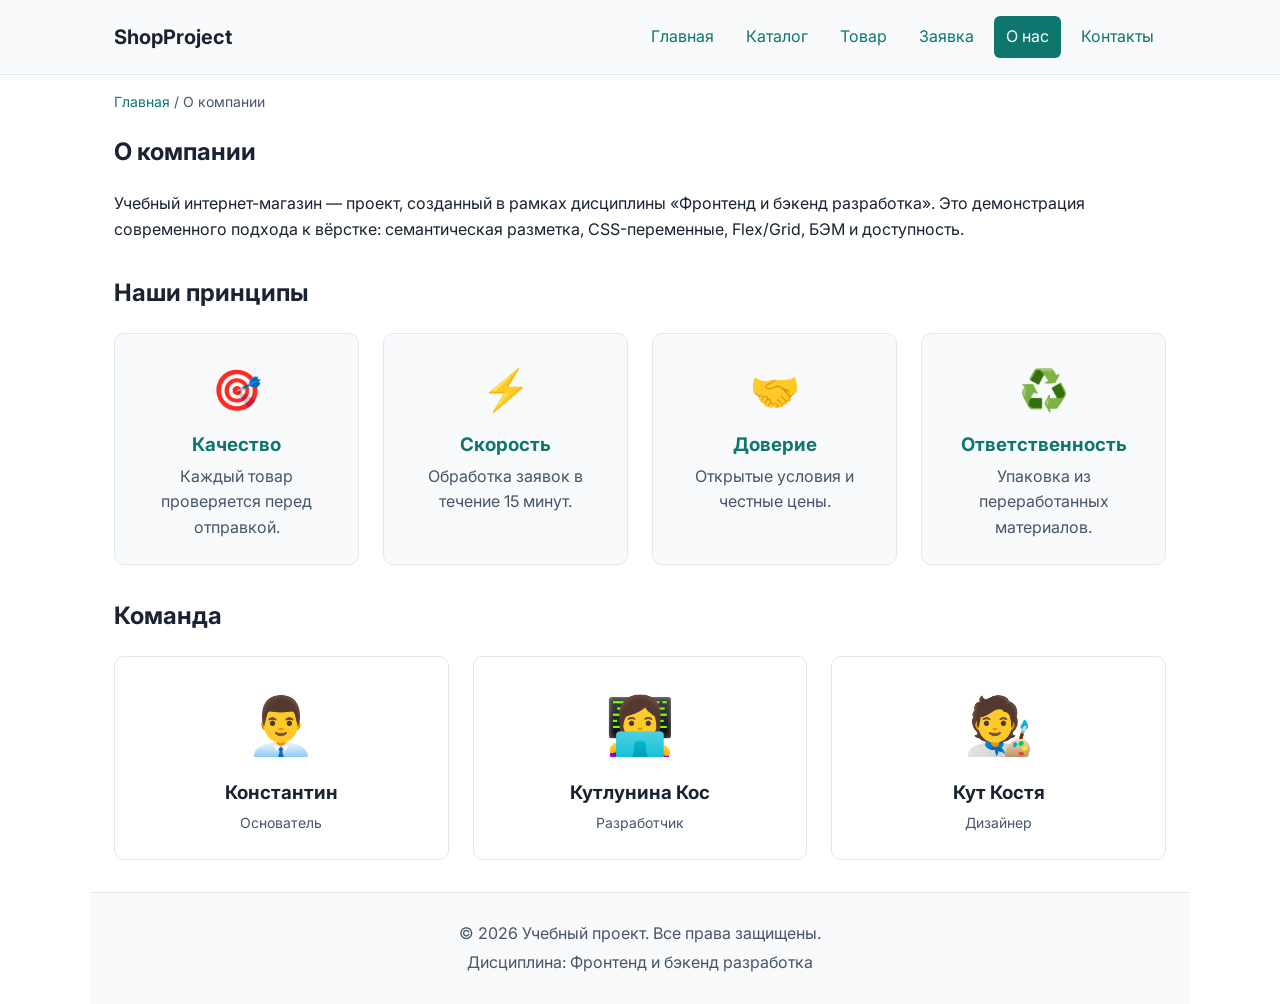
==== about.html @ 1064b360 "feat: add JavaScript basics to shop project" ====
<!DOCTYPE html>
<html lang="ru">
<head>
  <meta charset="UTF-8">
  <meta name="viewport" content="width=device-width, initial-scale=1.0">
  <meta name="description" content="О компании — учебный интернет-магазин.">
  <title>О компании — Учебный интернет-магазин</title>
  <link rel="preconnect" href="https://fonts.googleapis.com">
  <link rel="preconnect" href="https://fonts.gstatic.com" crossorigin>
  <link href="https://fonts.googleapis.com/css2?family=Inter:wght@400;500;600;700&display=swap" rel="stylesheet">
  <link rel="stylesheet" href="css/style.css">
  <link rel="stylesheet" href="css/responsive.css">
  <script src="js/main.js" defer></script>
</head>
<body>

  <a class="skip-link" href="#main-content">Перейти к содержимому</a>

  <header class="site-header">
    <div class="site-header__inner">
      <a class="site-header__logo" href="index.html">ShopProject</a>
      <nav class="site-nav" aria-label="Основная навигация">
        <ul class="site-nav__list">
          <li class="site-nav__item"><a class="site-nav__link" href="index.html">Главная</a></li>
          <li class="site-nav__item"><a class="site-nav__link" href="catalog.html">Каталог</a></li>
          <li class="site-nav__item"><a class="site-nav__link" href="product.html">Товар</a></li>
          <li class="site-nav__item"><a class="site-nav__link" href="order.html">Заявка</a></li>
          <li class="site-nav__item"><a class="site-nav__link site-nav__link--active" href="about.html" aria-current="page">О нас</a></li>
          <li class="site-nav__item"><a class="site-nav__link" href="contacts.html">Контакты</a></li>
        </ul>
      </nav>
    </div>
  </header>

  <main id="main-content">

    <nav class="breadcrumbs" aria-label="Хлебные крошки">
      <a class="breadcrumbs__link" href="index.html">Главная</a>
      <span class="breadcrumbs__current">О компании</span>
    </nav>

    <section class="section">
      <h1>О компании</h1>
      <p>Учебный интернет-магазин — проект, созданный в рамках дисциплины «Фронтенд и бэкенд разработка». Это демонстрация современного подхода к вёрстке: семантическая разметка, CSS-переменные, Flex/Grid, БЭМ и доступность.</p>
    </section>

    <section class="section" id="values">
      <h2>Наши принципы</h2>
      <div class="values-grid">

        <article class="value-card">
          <div class="value-card__icon">🎯</div>
          <h3 class="value-card__title">Качество</h3>
          <p class="value-card__text">Каждый товар проверяется перед отправкой.</p>
        </article>

        <article class="value-card">
          <div class="value-card__icon">⚡</div>
          <h3 class="value-card__title">Скорость</h3>
          <p class="value-card__text">Обработка заявок в течение 15 минут.</p>
        </article>

        <article class="value-card">
          <div class="value-card__icon">🤝</div>
          <h3 class="value-card__title">Доверие</h3>
          <p class="value-card__text">Открытые условия и честные цены.</p>
        </article>

        <article class="value-card">
          <div class="value-card__icon">♻️</div>
          <h3 class="value-card__title">Ответственность</h3>
          <p class="value-card__text">Упаковка из переработанных материалов.</p>
        </article>

      </div>
    </section>

    <section class="section">
      <h2>Команда</h2>
      <div class="team-grid">

        <article class="team-card">
          <div class="team-card__avatar">👨‍💼</div>
          <h3 class="team-card__name">Константин</h3>
          <p class="team-card__role">Основатель</p>
        </article>

        <article class="team-card">
          <div class="team-card__avatar">👩‍💻</div>
          <h3 class="team-card__name">Кутлунина Кос</h3>
          <p class="team-card__role">Разработчик</p>
        </article>

        <article class="team-card">
          <div class="team-card__avatar">🧑‍🎨</div>
          <h3 class="team-card__name">Кут Костя</h3>
          <p class="team-card__role">Дизайнер</p>
        </article>

      </div>
    </section>

  </main>

  <footer class="site-footer">
    <p>&copy; 2026 Учебный проект. Все права защищены.</p>
    <p>Дисциплина: Фронтенд и бэкенд разработка</p>
  </footer>

</body>
</html>
---- css/style.css ----
/* ===================================
   1. Переменные проекта
   =================================== */
:root {
  /* Своя цветовая схема — тёмно-синий + бирюзовый акцент */
  --color-bg: #ffffff;
  --color-text: #1a2332;
  --color-muted: #475569;
  --color-primary: #0f766e;
  --color-primary-dark: #115e59;
  --color-accent: #0e7490;
  --color-border: #e2e8f0;
  --color-surface: #f8fafc;
  --color-surface-accent: #ecfeff;
  --color-danger: #dc2626;
  --color-success: #15803d;
  --color-success-bg: #f0fdf4;
  --color-white: #ffffff;

  /* Отступы */
  --space-xs: 4px;
  --space-sm: 8px;
  --space-md: 16px;
  --space-lg: 24px;
  --space-xl: 32px;

  /* Скругления */
  --radius-sm: 6px;
  --radius-md: 10px;
  --radius-lg: 16px;

  /* Размеры */
  --container-width: 1100px;

  /* Тени */
  --shadow-sm: 0 1px 2px rgba(15, 118, 110, 0.05);
  --shadow-md: 0 4px 16px rgba(15, 118, 110, 0.1);
  --shadow-lg: 0 8px 24px rgba(15, 118, 110, 0.15);
}

/* ===================================
   2. Базовые стили
   =================================== */
* {
  box-sizing: border-box;
}

html {
  scroll-behavior: smooth;
}

body {
  margin: 0;
  font-family: 'Inter', 'Segoe UI', Arial, sans-serif;
  line-height: 1.6;
  color: var(--color-text);
  background-color: var(--color-bg);
  -webkit-font-smoothing: antialiased;
}

img {
  max-width: 100%;
  height: auto;
}

/* ===================================
   3. Общие элементы интерфейса
   =================================== */
a {
  color: var(--color-primary);
  text-decoration: none;
}

a:hover {
  color: var(--color-primary-dark);
  text-decoration: underline;
}

a:focus-visible {
  outline: 2px solid var(--color-primary);
  outline-offset: 3px;
}

/* Кнопка */
.button {
  display: inline-block;
  padding: var(--space-sm) var(--space-md);
  border: none;
  border-radius: var(--radius-sm);
  font: inherit;
  text-decoration: none;
  cursor: pointer;
}

.button--primary {
  color: var(--color-white);
  background-color: var(--color-primary);
}

.button--primary:hover {
  background-color: var(--color-primary-dark);
  color: var(--color-white);
  text-decoration: none;
}

.button--secondary {
  color: var(--color-primary);
  background-color: transparent;
  border: 1px solid var(--color-primary);
}

.button--secondary:hover {
  color: var(--color-white);
  background-color: var(--color-primary);
}

.button:focus-visible {
  outline: 2px solid var(--color-primary);
  outline-offset: 3px;
}

.button:disabled,
.button--disabled {
  opacity: 0.6;
  cursor: not-allowed;
}

/* ===================================
   4. Компоненты страницы
   =================================== */

/* Шапка */
.site-header {
  background-color: var(--color-surface);
  position: sticky;
  top: 0;
  z-index: 100;
  border-bottom: 1px solid var(--color-border);
}

.site-header__inner {
  max-width: var(--container-width);
  margin: 0 auto;
  padding: var(--space-md) var(--space-lg);
  display: flex;
  justify-content: space-between;
  align-items: center;
  gap: var(--space-md);
  flex-wrap: wrap;
}

.site-header__logo {
  font-size: 20px;
  font-weight: 700;
  color: var(--color-text);
}

.site-header__logo:hover {
  color: var(--color-primary);
  text-decoration: none;
}

/* Навигация */
.site-nav__list {
  display: flex;
  flex-wrap: wrap;
  gap: var(--space-sm);
  padding: 0;
  margin: 0;
  list-style: none;
}

.site-nav__link {
  display: inline-block;
  padding: var(--space-xs) var(--space-sm);
  color: var(--color-primary);
  border-radius: var(--radius-sm);
}

.site-nav__link:hover {
  color: var(--color-white);
  background-color: var(--color-primary);
  text-decoration: none;
}

.site-nav__link--active {
  color: var(--color-white);
  background-color: var(--color-primary);
}

.site-nav__link:focus-visible {
  outline: 2px solid var(--color-primary);
  outline-offset: 3px;
}

/* Hero */
.hero {
  max-width: var(--container-width);
  margin: var(--space-lg) auto var(--space-xl);
  padding: var(--space-xl) var(--space-lg);
  background-color: var(--color-surface-accent);
  border-radius: var(--radius-lg);
}

.hero h1 {
  margin-top: 0;
}

/* Секции */
.section {
  max-width: var(--container-width);
  margin: 0 auto var(--space-xl);
  padding: 0 var(--space-lg);
}

.section h2 {
  margin-top: 0;
}

/* Список преимуществ */
.advantages-list {
  padding-left: var(--space-lg);
}

.advantages-list li {
  margin-bottom: var(--space-xs);
}

/* Сетка товаров */
.products-grid {
  display: grid;
  grid-template-columns: repeat(auto-fit, minmax(240px, 1fr));
  gap: var(--space-lg);
}

/* Карточка товара */
.product-card {
  position: relative;
  display: flex;
  flex-direction: column;
  gap: var(--space-sm);
  padding: var(--space-md);
  border: 1px solid var(--color-border);
  border-radius: var(--radius-md);
  background-color: var(--color-bg);
  transition: border-color 0.2s;
}

.product-card:hover {
  border-color: var(--color-primary);
}

.product-card--featured {
  border-color: var(--color-primary);
}

.product-card--discount {
  border-color: var(--color-danger);
}

.product-card__badge {
  position: absolute;
  top: var(--space-sm);
  right: var(--space-sm);
  padding: 4px 8px;
  font-size: 12px;
  font-weight: 700;
  color: var(--color-white);
  background-color: var(--color-danger);
  border-radius: var(--radius-sm);
}

.product-card__badge--new {
  background-color: var(--color-success);
}

.product-card__title {
  margin: 0;
  color: var(--color-text);
}

.product-card__description {
  margin: 0;
  color: var(--color-muted);
}

.product-card__price {
  margin: 0;
  font-weight: 700;
}

.product-card--discount .product-card__price {
  color: var(--color-danger);
}

.product-card__button {
  margin-top: auto;
  align-self: flex-start;
}

/* Aside */
.aside-info {
  max-width: var(--container-width);
  margin: 0 auto var(--space-xl);
  padding: var(--space-md) var(--space-lg);
  border-left: 4px solid var(--color-primary);
  background-color: var(--color-surface);
}

.aside-info h2 {
  margin-top: 0;
}

/* Хлебные крошки */
.breadcrumbs {
  max-width: var(--container-width);
  margin: var(--space-md) auto;
  padding: 0 var(--space-lg);
  font-size: 14px;
  color: var(--color-muted);
}

.breadcrumbs__link {
  color: var(--color-primary);
}

.breadcrumbs__current::before {
  content: " / ";
  color: var(--color-muted);
}

/* Подвал */
.site-footer {
  max-width: var(--container-width);
  margin: var(--space-xl) auto 0;
  padding: var(--space-lg);
  border-top: 1px solid var(--color-border);
  background-color: var(--color-surface);
  color: var(--color-muted);
  text-align: center;
}

.site-footer p {
  margin: var(--space-xs) 0;
}

/* ===================================
   5. Форма и модальное окно
   =================================== */
.order-dialog {
  width: min(100% - 32px, 560px);
  padding: var(--space-lg);
  border: none;
  border-radius: var(--radius-lg);
  max-height: 90vh; /* Окно не будет выше 90% экрана */
  overflow-y: auto; /* Внутри окна появится свой аккуратный скролл */
}

.order-dialog::backdrop {
  background-color: rgba(0, 0, 0, 0.5);
}

.order-dialog__title {
  margin-top: 0;
}

.order-form__field {
  margin-bottom: var(--space-md);
}

.order-form__label {
  display: block;
  margin-bottom: var(--space-xs);
}

.order-form__input,
.order-form__select,
.order-form__textarea {
  width: 100%;
  padding: 10px 12px;
  border: 1px solid var(--color-border);
  border-radius: var(--radius-sm);
  font: inherit;
}

.order-form__textarea {
  resize: vertical; /* Разрешаем тянуть только вниз */
}

.order-form__input:hover,
.order-form__textarea:hover {
  border-color: var(--color-primary);
}

.order-form__input:focus-visible,
.order-form__textarea:focus-visible,
.order-form__actions button:focus-visible {
  outline: 2px solid var(--color-primary);
  outline-offset: 3px;
}

.order-form__field--checkbox input {
  width: auto;
}

.order-form__actions {
  display: flex;
  gap: var(--space-md);
  margin-top: var(--space-lg);
}

[aria-invalid="true"] {
  border-color: var(--color-danger);
}

/* Сообщение об успехе */
.success-message {
  max-width: var(--container-width);
  margin: var(--space-lg) auto;
  padding: var(--space-md) var(--space-lg);
  border-left: 4px solid var(--color-success);
  background-color: var(--color-success-bg);
}

/* ===================================
   5.1 Карточка товара (страница)
   =================================== */
.product-detail {
  display: grid;
  grid-template-columns: 1fr 1fr;
  gap: var(--space-xl);
  align-items: start;
}

.product-detail__image {
  position: relative;
}

.product-detail__placeholder {
  display: flex;
  align-items: center;
  justify-content: center;
  min-height: 300px;
  background-color: var(--color-surface);
  border: 1px solid var(--color-border);
  border-radius: var(--radius-md);
  color: var(--color-muted);
}

.product-detail__info {
  position: relative;
}

.product-detail__info h1 {
  margin-top: var(--space-md);
}

.product-detail__price {
  font-size: 20px;
  font-weight: 700;
  color: var(--color-primary);
}

.product-detail__description {
  color: var(--color-muted);
  margin-bottom: var(--space-lg);
}

.product-detail__info .button {
  margin-right: var(--space-sm);
  margin-bottom: var(--space-sm);
}

/* ===================================
   6. Каталог
   =================================== */
.catalog-layout {
  max-width: var(--container-width);
  margin: 0 auto var(--space-xl);
  padding: 0 var(--space-lg);
  display: grid;
  grid-template-columns: 260px 1fr;
  grid-template-areas: "filters products";
  gap: var(--space-lg);
}

.catalog-filters {
  grid-area: filters;
  padding: var(--space-md);
  border: 1px solid var(--color-border);
  border-radius: var(--radius-md);
  background-color: var(--color-surface);
}

.catalog-products {
  grid-area: products;
}

.filters-form {
  display: grid;
  gap: var(--space-md);
}

.filters-form fieldset {
  margin: 0;
  padding: var(--space-md);
  border: 1px solid var(--color-border);
  border-radius: var(--radius-sm);
}

.filters-form legend {
  font-weight: 700;
}

.filters-form label {
  display: block;
  margin-bottom: var(--space-sm);
}

.filters-form input[type="number"] {
  width: 100%;
  padding: 8px 10px;
  border: 1px solid var(--color-border);
  border-radius: var(--radius-sm);
  font: inherit;
}

/* ===================================
   7. Таблица характеристик
   =================================== */
.product-table {
  width: 100%;
  max-width: var(--container-width);
  margin: var(--space-lg) auto;
  border-collapse: collapse;
}

.product-table caption {
  caption-side: top;
  padding: var(--space-sm) 0;
  font-weight: 700;
  text-align: left;
}

.product-table th,
.product-table td {
  padding: var(--space-sm) var(--space-md);
  border: 1px solid var(--color-border);
  text-align: left;
}

.product-table th {
  background-color: var(--color-surface);
}

/* ===================================
   8. Утилиты
   =================================== */
:target {
  outline: 2px dashed var(--color-primary);
  outline-offset: 4px;
}

.back-to-top {
  position: fixed;
  right: var(--space-lg);
  bottom: var(--space-lg);
  z-index: 200;
  padding: var(--space-sm) var(--space-md);
  color: var(--color-white);
  background-color: var(--color-primary);
  border-radius: var(--radius-md);
  text-decoration: none;
}

.back-to-top:hover {
  background-color: var(--color-primary-dark);
  color: var(--color-white);
  text-decoration: none;
}

/* Форма на отдельной странице */
.order-form--page {
  max-width: 560px;
  padding: var(--space-lg);
  border: 1px solid var(--color-border);
  border-radius: var(--radius-md);
  background-color: var(--color-surface);
}

/* Список контактов */
.contacts-list {
  list-style: none;
  padding: 0;
}

.contacts-list li {
  padding: var(--space-sm) 0;
  border-bottom: 1px solid var(--color-border);
}

/* Заглушка карты */
.map-placeholder {
  display: flex;
  align-items: center;
  justify-content: center;
  min-height: 240px;
  padding: var(--space-lg);
  background-color: var(--color-surface);
  border: 1px dashed var(--color-border);
  border-radius: var(--radius-md);
  color: var(--color-muted);
  text-align: center;
}

/* ===================================
   9. Самостоятельные доработки
   =================================== */

/* ---- Фото товара в карточке ---- */
.product-card__image {
  margin: calc(var(--space-md) * -1) calc(var(--space-md) * -1) 0;
  border-radius: var(--radius-md) var(--radius-md) 0 0;
  overflow: hidden;
}

.product-card__image img {
  display: block;
  width: 100%;
  height: 180px;
  object-fit: cover;
  transition: transform 0.3s;
}

.product-card:hover .product-card__image img {
  transform: scale(1.05);
}

.product-card__image-placeholder {
  font-size: 48px;
  line-height: 1;
}

/* ---- Категория в карточке ---- */
.product-card__category {
  display: inline-block;
  align-self: flex-start;
  padding: 2px 8px;
  font-size: 12px;
  color: var(--color-primary);
  background-color: var(--color-surface-accent);
  border-radius: var(--radius-sm);
}

/* ---- Старая цена (зачёркнутая) ---- */
.product-card__price-old {
  margin-right: var(--space-xs);
  color: var(--color-muted);
  font-weight: 400;
}

/* ---- Отзывы ---- */
.reviews-grid {
  display: grid;
  grid-template-columns: repeat(auto-fit, minmax(260px, 1fr));
  gap: var(--space-lg);
}

.review-card {
  display: flex;
  flex-direction: column;
  gap: var(--space-sm);
  padding: var(--space-md);
  border: 1px solid var(--color-border);
  border-radius: var(--radius-md);
  background-color: var(--color-bg);
  transition: box-shadow 0.2s, transform 0.2s;
}

.review-card:hover {
  box-shadow: 0 4px 16px rgba(0, 87, 184, 0.1);
  transform: translateY(-2px);
}

.review-card__rating {
  margin: 0;
  font-size: 18px;
  color: #b45309;
  letter-spacing: 2px;
}

.review-card__text {
  margin: 0;
  color: var(--color-text);
}

.review-card__author {
  margin: 0;
  margin-top: auto;
  color: var(--color-muted);
  font-style: italic;
}

/* ---- FAQ ---- */
.faq {
  display: grid;
  gap: var(--space-sm);
}

.faq-item {
  padding: var(--space-md);
  border: 1px solid var(--color-border);
  border-radius: var(--radius-md);
  background-color: var(--color-bg);
  transition: border-color 0.2s;
}

.faq-item[open] {
  border-color: var(--color-primary);
}

.faq-item__question {
  cursor: pointer;
  font-weight: 700;
  color: var(--color-text);
  list-style: none;
}

.faq-item__question::-webkit-details-marker {
  display: none;
}

.faq-item__question::before {
  content: "▸ ";
  color: var(--color-primary);
  margin-right: var(--space-xs);
  display: inline-block;
  transition: transform 0.2s;
}

.faq-item[open] .faq-item__question::before {
  transform: rotate(90deg);
}

.faq-item__question:hover {
  color: var(--color-primary);
}

.faq-item__answer {
  margin: var(--space-sm) 0 0;
  color: var(--color-muted);
}

/* ---- Улучшенный hover карточек ---- */
.product-card {
  transition: border-color 0.2s, box-shadow 0.2s, transform 0.2s;
}

.product-card:hover {
  box-shadow: 0 6px 20px rgba(0, 87, 184, 0.12);
  transform: translateY(-3px);
}

/* Доступность: skip-link */
.skip-link {
  position: absolute;
  top: -60px;
  left: var(--space-md);
  z-index: 999;
  padding: var(--space-sm) var(--space-md);
  color: var(--color-white);
  background-color: var(--color-primary);
  border-radius: var(--radius-sm);
  text-decoration: none;
  transition: top 0.2s;
}

.skip-link:focus {
  top: var(--space-md);
}

/* Приветственный баннер */
.welcome-banner {
  background: linear-gradient(135deg, var(--color-primary), var(--color-accent));
  color: var(--color-white);
}

.welcome-banner__inner {
  max-width: var(--container-width);
  margin: 0 auto;
  padding: var(--space-md) var(--space-lg);
  display: flex;
  align-items: center;
  gap: var(--space-md);
}

.welcome-banner__text {
  flex: 1;
}

.welcome-banner__close {
  padding: 4px 12px;
  font-size: 20px;
  line-height: 1;
  color: var(--color-white);
  background: transparent;
  border: 1px solid rgba(255, 255, 255, 0.4);
  border-radius: var(--radius-sm);
  cursor: pointer;
}

.welcome-banner__close:hover {
  background-color: rgba(255, 255, 255, 0.15);
}

/* ===================================
   10. Страница «О компании»
   =================================== */
.values-grid {
  display: grid;
  grid-template-columns: repeat(auto-fit, minmax(220px, 1fr));
  gap: var(--space-lg);
}

.value-card {
  padding: var(--space-lg);
  text-align: center;
  background-color: var(--color-surface);
  border: 1px solid var(--color-border);
  border-radius: var(--radius-md);
  transition: transform 0.2s, box-shadow 0.2s;
}

.value-card:hover {
  transform: translateY(-4px);
  box-shadow: var(--shadow-md);
}

.value-card__icon {
  font-size: 40px;
  margin-bottom: var(--space-sm);
}

.value-card__title {
  margin: 0 0 var(--space-xs);
  color: var(--color-primary);
}

.value-card__text {
  margin: 0;
  color: var(--color-muted);
}

.team-grid {
  display: grid;
  grid-template-columns: repeat(auto-fit, minmax(180px, 1fr));
  gap: var(--space-lg);
}

.team-card {
  padding: var(--space-lg);
  text-align: center;
  background-color: var(--color-bg);
  border: 1px solid var(--color-border);
  border-radius: var(--radius-md);
  transition: box-shadow 0.2s;
}

.team-card:hover {
  box-shadow: var(--shadow-sm);
}

.team-card__avatar {
  font-size: 56px;
  margin-bottom: var(--space-sm);
}

.team-card__name {
  margin: 0 0 var(--space-xs);
}

.team-card__role {
  margin: 0;
  color: var(--color-muted);
  font-size: 14px;
}

/* Фото товара на странице product.html */
.product-detail__image img {
  display: block;
  width: 100%;
  border-radius: var(--radius-md);
}

.product-detail {
  visibility: hidden;
}

.product-detail.is-loaded {
  visibility: visible;
}

.visually-hidden {
  position: absolute;
  width: 1px;
  height: 1px;
  margin: -1px;
  padding: 0;
  overflow: hidden;
  clip: rect(0, 0, 0, 0);
  border: 0;
}

/* Модальное окно должно быть relative, чтобы кнопка позиционировалась внутри него */
.order-dialog {
  position: relative;
}

/* Стили для крестика в правом верхнем углу */
.dialog-close {
  position: absolute;
  top: 16px;
  right: 16px;
  background: transparent;
  border: none;
  font-size: 28px;
  line-height: 1;
  color: var(--color-muted);
  cursor: pointer;
  padding: 0;
  width: 32px;
  height: 32px;
  display: flex;
  align-items: center;
  justify-content: center;
  transition: color 0.2s;
}

/* ===================================
   Модальное окно и его элементы
   =================================== */
.order-dialog {
  position: relative;
}

/* Кнопка-крестик в правом верхнем углу */
.dialog-close {
  position: absolute;
  top: 16px;
  right: 16px;
  background: transparent;
  border: none;
  font-size: 32px;
  line-height: 1;
  color: var(--color-muted);
  cursor: pointer;
  padding: 0;
  width: 32px;
  height: 32px;
  display: flex;
  align-items: center;
  justify-content: center;
  transition: color 0.2s;
  z-index: 10;
}

.dialog-close:hover {
  color: var(--color-danger); /* При наведении станет красным */
}

/* Исправление чекбокса (ставим квадратик и текст на одну линию) */
.order-form__field--checkbox label {
  display: flex;
  align-items: center;
  gap: 10px;
  cursor: pointer;
}

.order-form__field--checkbox input {
  margin: 0;
  width: 18px;
  height: 18px;
}

/* Растягиваем блок с чекбоксом на всю ширину формы */
.order-form__field--checkbox {
  grid-column: 1 / -1; /* Заставляет блок занять все колонки сетки */
  margin-top: var(--space-sm);
}

/* Выравниваем квадратик и текст по центру */
.order-form__field--checkbox label {
  display: flex;
  align-items: center; /* Квадратик и текст на одной линии */
  gap: 12px; /* Расстояние между ними */
  cursor: pointer;
}

/* Делаем чекбокс чуть крупнее для удобства */
.order-form__field--checkbox input {
  margin: 0;
  width: 20px;
  height: 20px;
  cursor: pointer;
}

/* Стили для проверочного блока JS (ПЗ №15) */
.product-output {
  padding: var(--space-md);
  overflow-x: auto;
  color: #f9fafb;
  background-color: #111827;
  border-radius: var(--radius-sm);
  white-space: pre-wrap;
}
---- css/responsive.css ----
/* ==========================================================================
   БАЗОВЫЕ СТИЛИ (Mobile First)
   ========================================================================== */
* { box-sizing: border-box; }
img { max-width: 100%; height: auto; display: block; }
body { overflow-x: hidden; width: 100%; margin: 0; }

/* ==========================================================================
   1. ШАПКА И НАВИГАЦИЯ
   ========================================================================== */
/* Шапка остается сверху (sticky) */
.site-header {
  position: sticky;
  top: 0;
  z-index: 100;
  background-color: var(--color-surface);
  border-bottom: 1px solid var(--color-border);
}

.site-header__inner {
  display: flex;
  flex-direction: column;
  align-items: center;
  padding: 10px 0; /* Уменьшили отступы, чтобы не занимала пол экрана */
  gap: 10px;
}

.site-nav__list {
  display: flex;
  flex-direction: row; /* На мобильных делаем в строку, но с переносом */
  flex-wrap: wrap;
  justify-content: center;
  width: 100%;
  padding: 0;
  margin: 0;
  list-style: none;
  gap: 4px;
}

.site-nav__link {
  display: block;
  padding: 6px 12px; /* Компактные кнопки меню */
  font-size: 14px;
  border-radius: var(--radius-sm);
}

/* ЖЕСТКО фиксируем цвета активной ссылки с !important */
.site-nav__link.site-nav__link--active {
  color: var(--color-white) !important;
  background-color: var(--color-primary) !important;
}

/* Десктоп (от 768px) */
@media (min-width: 768px) {
  .site-header__inner {
    flex-direction: row;
    justify-content: space-between;
    padding: var(--space-md) var(--space-lg);
  }
  
  .site-nav__list {
    width: auto;
    gap: var(--space-sm);
  }
  
  .site-nav__link {
    padding: 8px 12px;
    font-size: 16px;
  }
  
  .site-nav__link:not(.site-nav__link--active) {
    background-color: transparent;
  }
}

/* ==========================================================================
   2. СТРАНИЦА ТОВАРА (Картинка и текст)
   ========================================================================== */
/* На мобильном: картинка сверху, текст снизу */
.product-detail {
  display: grid;
  grid-template-columns: 1fr;
  gap: var(--space-lg);
}

.product-detail__image img {
  border-radius: var(--radius-md);
  width: 100%;
}

/* Десктоп (от 768px): две колонки */
@media (min-width: 768px) {
  .product-detail {
    grid-template-columns: 1fr 1fr;
    align-items: start;
  }
}

/* ==========================================================================
   3. ТАБЛИЦА ХАРАКТЕРИСТИК
   ========================================================================== */
.table-wrapper {
  width: 100%;
  overflow-x: auto;
  -webkit-overflow-scrolling: touch;
  margin-bottom: var(--space-md);
}

.product-table {
  min-width: 600px;
  width: 100%;
  border-collapse: collapse;
}

/* Мобильная версия (карточный вид) */
@media (max-width: 767px) {
  /* Скрываем шапку таблицы (Параметр | Значение) */
  .product-table thead {
    display: none;
  }

  /* Превращаем таблицу, строки и ячейки в блочные элементы */
  .product-table, 
  .product-table tbody, 
  .product-table tr, 
  .product-table td {
    display: block;
    width: 100%;
    min-width: 0; /* Отменяем min-width для таблицы */
  }

  /* Оформляем каждую строку как карточку */
  .product-table tr {
    margin-bottom: var(--space-md);
    padding: var(--space-md);
    background-color: var(--color-surface);
    border: 1px solid var(--color-border);
    border-radius: var(--radius-md);
  }

  /* Настраиваем ячейки */
  .product-table td {
    padding: var(--space-xs) 0;
    border: none;
    border-bottom: 1px dashed var(--color-border);
    display: flex;
    justify-content: space-between; /* Название слева, значение справа */
  }

  /* Убираем нижнюю границу у последней ячейки */
  .product-table td:last-child {
    border-bottom: none;
  }

  /* Делаем первую ячейку (название параметра) жирной */
  .product-table td:first-child {
    font-weight: bold;
    color: var(--color-primary);
  }
}

/* ==========================================================================
   4. СЕТКА КАРТОЧЕК И КАТАЛОГ
   ========================================================================== */
/* Мобильные: 1 колонка */
.products-grid {
  display: grid;
  grid-template-columns: 1fr;
  gap: var(--space-md);
}

/* Планшет (от 640px): 2 колонки */
@media (min-width: 640px) {
  .products-grid {
    grid-template-columns: repeat(2, minmax(0, 1fr));
  }
}

/* Десктоп (от 1024px): 3 колонки */
@media (min-width: 1024px) {
  .products-grid {
    grid-template-columns: repeat(3, minmax(0, 1fr));
    gap: var(--space-lg);
  }
}

/* ==========================================================================
   5. СТРАНИЦА КАТАЛОГА (Фильтры + Товары)
   ========================================================================== */
/* Мобильные: фильтры сверху */
.catalog-layout {
  display: grid;
  grid-template-columns: 1fr;
  gap: var(--space-lg);
}

.catalog-filters {
  order: -1;
}

/* Десктоп (от 1024px): фильтры слева, товары справа */
@media (min-width: 1024px) {
  .catalog-layout {
    grid-template-columns: 260px minmax(0, 1fr);
    align-items: start;
  }
  .catalog-filters {
    order: initial;
    position: sticky;
    top: 88px;
  }
}

/* ==========================================================================
   6. ФОРМА ЗАЯВКИ
   ========================================================================== */
/* Мобильные: 1 колонка */
.order-form {
  display: grid;
  grid-template-columns: 1fr;
  gap: var(--space-md);
}

/* Десктоп (от 768px): 2 колонки */
@media (min-width: 768px) {
  .order-form {
    grid-template-columns: 1fr 1fr;
  }
  
  /* Теперь мы явно указываем, какие поля занимают всю ширину */
  .order-form__field--full,
  .order-form__field--checkbox,
  .order-form__actions {
    grid-column: 1 / -1;
  }
}

a:focus-visible,
button:focus-visible,
input:focus-visible,
select:focus-visible,
textarea:focus-visible {
  outline: 3px solid var(--color-primary) !important;
  outline-offset: 3px !important;
}
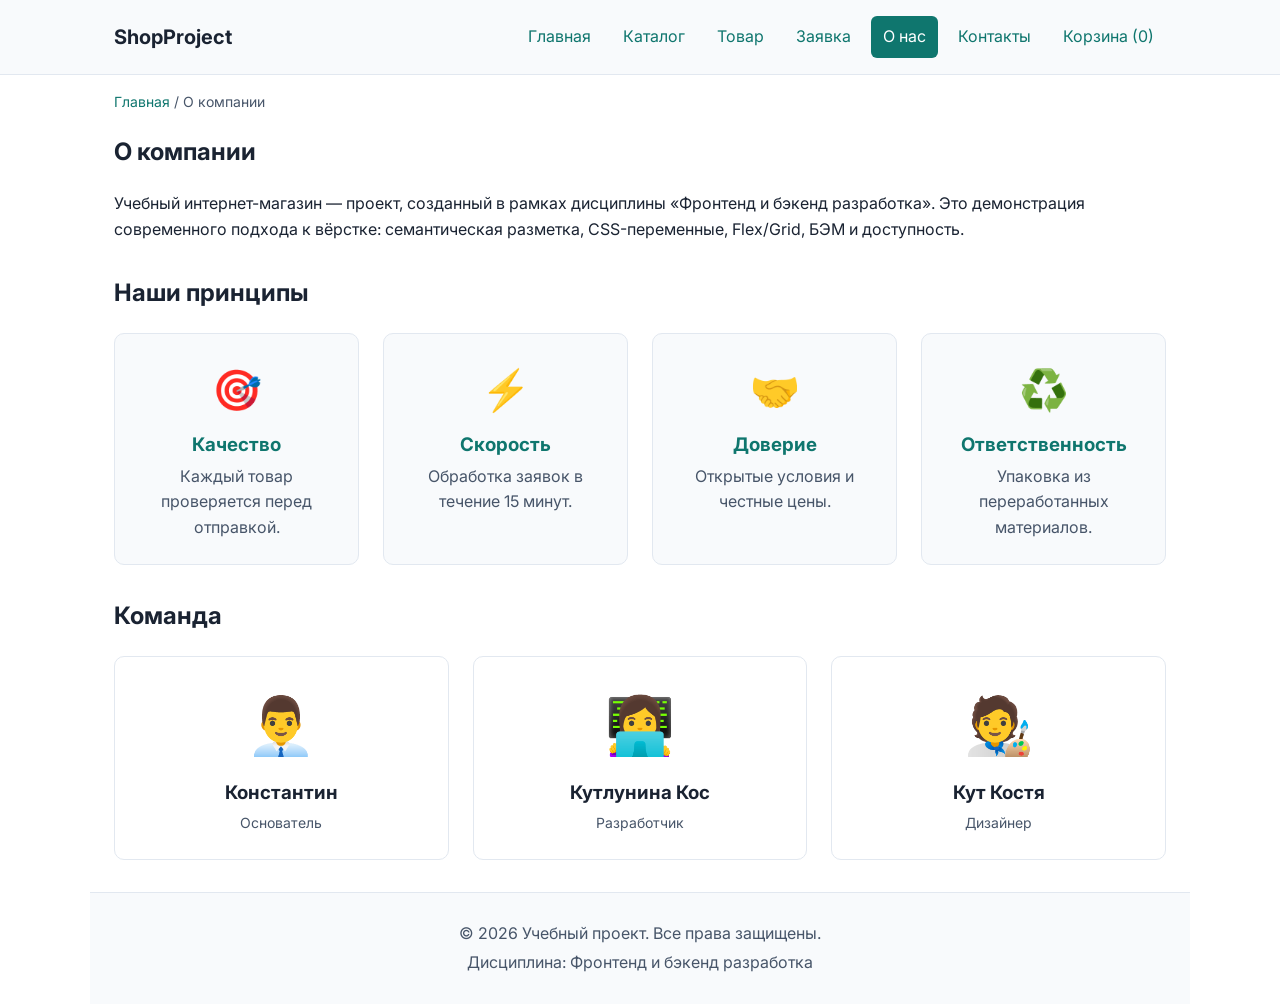
==== commit b26f47f2: "feat: add catalog DOM rendering, form validation and shopping cart" ====
--- a/about.html
+++ b/about.html
@@ -11,6 +11,7 @@
   <link rel="stylesheet" href="css/style.css">
   <link rel="stylesheet" href="css/responsive.css">
   <script src="js/main.js" defer></script>
+  <script src="js/cart.js" defer></script>
 </head>
 <body>
 
@@ -27,6 +28,7 @@
           <li class="site-nav__item"><a class="site-nav__link" href="order.html">Заявка</a></li>
           <li class="site-nav__item"><a class="site-nav__link site-nav__link--active" href="about.html" aria-current="page">О нас</a></li>
           <li class="site-nav__item"><a class="site-nav__link" href="contacts.html">Контакты</a></li>
+          <li class="site-nav__item"><a class="site-nav__link" href="cart.html">Корзина (<span class="cart-counter">0</span>)</a></li>
         </ul>
       </nav>
     </div>
--- a/css/style.css
+++ b/css/style.css
@@ -294,8 +294,11 @@
 }
 
 .product-card__button {
-  margin-top: auto;
-  align-self: flex-start;
+  margin-top: auto; /* Прижимает блок кнопок к низу карточки */
+  margin-bottom: var(--space-xs); /* Отступ снизу, чтобы кнопка не прилипала к краю */
+  align-self: flex-start; /* Кнопки будут по ширине текста, а не на всю карточку */
+  width: 100%; /* Растягиваем кнопки на всю ширину для аккуратности */
+  text-align: center;
 }
 
 /* Aside */
@@ -1012,4 +1015,97 @@
   background-color: #111827;
   border-radius: var(--radius-sm);
   white-space: pre-wrap;
-}+}
+
+/* ===================================
+   ПЗ №17: Элементы управления каталогом
+   =================================== */
+.catalog-controls {
+  display: flex;
+  flex-wrap: wrap;
+  gap: var(--space-md);
+  margin-bottom: var(--space-lg);
+  padding: var(--space-md);
+  background-color: var(--color-surface);
+  border-radius: var(--radius-md);
+}
+
+.catalog-controls__group {
+  display: flex;
+  flex-direction: column;
+  flex: 1;
+  min-width: 200px;
+}
+
+.catalog-controls__input,
+.catalog-controls__select {
+  padding: 8px 12px;
+  border: 1px solid var(--color-border);
+  border-radius: var(--radius-sm);
+  font: inherit;
+}
+
+.catalog-count {
+  margin-bottom: var(--space-md);
+  font-weight: 700;
+  color: var(--color-primary);
+}
+
+.catalog-empty {
+  padding: var(--space-lg);
+  text-align: center;
+  color: var(--color-muted);
+  border: 1px dashed var(--color-border);
+  border-radius: var(--radius-md);
+}
+
+/* Ошибки валидации (ПЗ №17) */
+.form-error {
+  margin: 4px 0 0;
+  font-size: 13px;
+  color: var(--color-danger);
+}
+
+.form-message {
+  margin-top: var(--space-md);
+  font-weight: 700;
+  color: var(--color-success);
+}
+
+/* Стили для корзины */
+.cart-summary {
+  margin-top: 20px;
+  padding: 20px;
+  background-color: var(--color-surface);
+  border-radius: var(--radius-md);
+  border: 1px solid var(--color-border);
+}
+
+.cart-summary h2 {
+  margin-top: 0;
+}
+
+.cart-item {
+  display: flex;
+  justify-content: space-between;
+  align-items: center;
+  padding: 10px;
+  border-bottom: 1px solid var(--color-border);
+}
+
+.button--success {
+  background-color: var(--color-success) !important;
+  color: white !important;
+}
+
+.button--danger {
+  background-color: var(--color-danger) !important;
+  color: white !important;
+  border: none;
+}
+
+/* Отступ для второй кнопки (Подробнее), чтобы она не прилипала к первой */
+.product-card__button + .product-card__button {
+  margin-top: 0; 
+  margin-bottom: var(--space-xs);
+}
